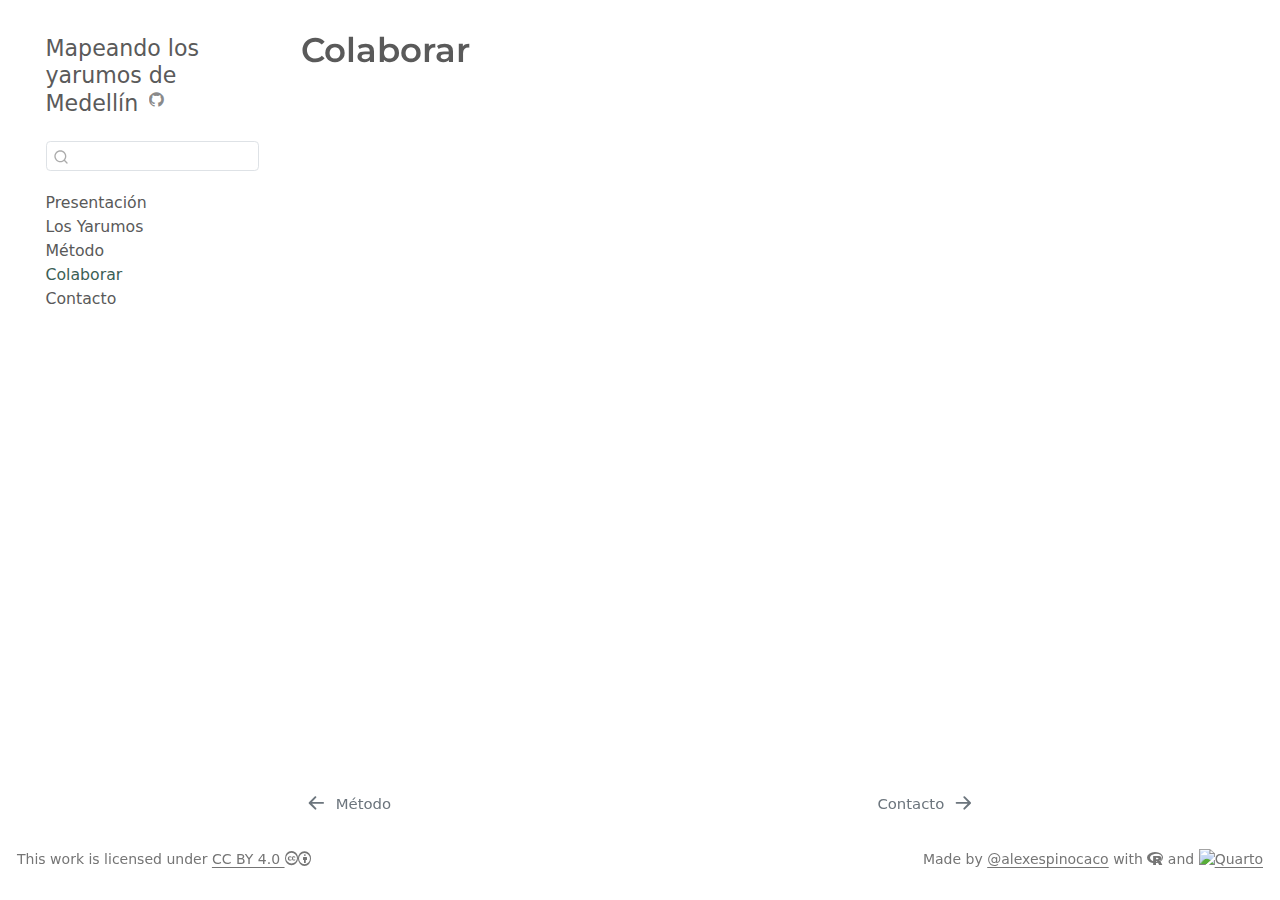
==== colaborar/index.html @ 424afd9b "Built site for gh-pages" ====
<!DOCTYPE html>
<html xmlns="http://www.w3.org/1999/xhtml" lang="es" xml:lang="es"><head>

<meta charset="utf-8">
<meta name="generator" content="quarto-1.5.52">

<meta name="viewport" content="width=device-width, initial-scale=1.0, user-scalable=yes">


<title>Colaborar – Mapeando los yarumos de Medellín</title>
<style>
code{white-space: pre-wrap;}
span.smallcaps{font-variant: small-caps;}
div.columns{display: flex; gap: min(4vw, 1.5em);}
div.column{flex: auto; overflow-x: auto;}
div.hanging-indent{margin-left: 1.5em; text-indent: -1.5em;}
ul.task-list{list-style: none;}
ul.task-list li input[type="checkbox"] {
  width: 0.8em;
  margin: 0 0.8em 0.2em -1em; /* quarto-specific, see https://github.com/quarto-dev/quarto-cli/issues/4556 */ 
  vertical-align: middle;
}
</style>


<script src="../site_libs/quarto-nav/quarto-nav.js"></script>
<script src="../site_libs/quarto-nav/headroom.min.js"></script>
<script src="../site_libs/clipboard/clipboard.min.js"></script>
<script src="../site_libs/quarto-search/autocomplete.umd.js"></script>
<script src="../site_libs/quarto-search/fuse.min.js"></script>
<script src="../site_libs/quarto-search/quarto-search.js"></script>
<meta name="quarto:offset" content="../">
<link href="../contacto/index.html" rel="next">
<link href="../metodo/index.html" rel="prev">
<script src="../site_libs/quarto-html/quarto.js"></script>
<script src="../site_libs/quarto-html/popper.min.js"></script>
<script src="../site_libs/quarto-html/tippy.umd.min.js"></script>
<script src="../site_libs/quarto-html/anchor.min.js"></script>
<link href="../site_libs/quarto-html/tippy.css" rel="stylesheet">
<link href="../site_libs/quarto-html/quarto-syntax-highlighting.css" rel="stylesheet" id="quarto-text-highlighting-styles">
<script src="../site_libs/bootstrap/bootstrap.min.js"></script>
<link href="../site_libs/bootstrap/bootstrap-icons.css" rel="stylesheet">
<link href="../site_libs/bootstrap/bootstrap.min.css" rel="stylesheet" id="quarto-bootstrap" data-mode="light">
<link href="../site_libs/quarto-contrib/fontawesome6-0.1.0/all.css" rel="stylesheet">
<link href="../site_libs/quarto-contrib/fontawesome6-0.1.0/latex-fontsize.css" rel="stylesheet">
<script id="quarto-search-options" type="application/json">{
  "location": "sidebar",
  "copy-button": false,
  "collapse-after": 3,
  "panel-placement": "start",
  "type": "textbox",
  "limit": 50,
  "keyboard-shortcut": [
    "f",
    "/",
    "s"
  ],
  "show-item-context": false,
  "language": {
    "search-no-results-text": "Sin resultados",
    "search-matching-documents-text": "documentos encontrados",
    "search-copy-link-title": "Copiar el enlace en la búsqueda",
    "search-hide-matches-text": "Ocultar resultados adicionales",
    "search-more-match-text": "resultado adicional en este documento",
    "search-more-matches-text": "resultados adicionales en este documento",
    "search-clear-button-title": "Borrar",
    "search-text-placeholder": "",
    "search-detached-cancel-button-title": "Cancelar",
    "search-submit-button-title": "Enviar",
    "search-label": "Buscar"
  }
}</script>
<script async="" src="https://www.googletagmanager.com/gtag/js?id=G-NQLZ30BD62"></script>

<script type="text/javascript">

window.dataLayer = window.dataLayer || [];
function gtag(){dataLayer.push(arguments);}
gtag('js', new Date());
gtag('config', 'G-NQLZ30BD62', { 'anonymize_ip': true});
</script>


<link rel="stylesheet" href="../styles.css">
<meta property="og:title" content="Colaborar – Mapeando los yarumos de Medellín">
<meta property="og:site_name" content="Mapeando los yarumos de Medellín">
<meta property="og:locale" content="es_ES">
<meta name="twitter:title" content="Colaborar – Mapeando los yarumos de Medellín">
<meta name="twitter:card" content="summary_large_image">
</head>

<body class="nav-sidebar floating">

<div id="quarto-search-results"></div>
  <header id="quarto-header" class="headroom fixed-top">
  <nav class="quarto-secondary-nav">
    <div class="container-fluid d-flex">
      <button type="button" class="quarto-btn-toggle btn" data-bs-toggle="collapse" role="button" data-bs-target=".quarto-sidebar-collapse-item" aria-controls="quarto-sidebar" aria-expanded="false" aria-label="Alternar barra lateral" onclick="if (window.quartoToggleHeadroom) { window.quartoToggleHeadroom(); }">
        <i class="bi bi-layout-text-sidebar-reverse"></i>
      </button>
        <nav class="quarto-page-breadcrumbs" aria-label="breadcrumb"><ol class="breadcrumb"><li class="breadcrumb-item"><a href="../colaborar/index.html">Colaborar</a></li></ol></nav>
        <a class="flex-grow-1" role="navigation" data-bs-toggle="collapse" data-bs-target=".quarto-sidebar-collapse-item" aria-controls="quarto-sidebar" aria-expanded="false" aria-label="Alternar barra lateral" onclick="if (window.quartoToggleHeadroom) { window.quartoToggleHeadroom(); }">      
        </a>
      <button type="button" class="btn quarto-search-button" aria-label="Buscar" onclick="window.quartoOpenSearch();">
        <i class="bi bi-search"></i>
      </button>
    </div>
  </nav>
</header>
<!-- content -->
<div id="quarto-content" class="quarto-container page-columns page-rows-contents page-layout-article">
<!-- sidebar -->
  <nav id="quarto-sidebar" class="sidebar collapse collapse-horizontal quarto-sidebar-collapse-item sidebar-navigation floating overflow-auto">
    <div class="pt-lg-2 mt-2 text-left sidebar-header">
    <div class="sidebar-title mb-0 py-0">
      <a href="../">Mapeando los yarumos de Medellín</a> 
        <div class="sidebar-tools-main">
    <a href="https://github.com/alexespinosaco/cecropia-medellin" title="" class="quarto-navigation-tool px-1" aria-label=""><i class="bi bi-github"></i></a>
</div>
    </div>
      </div>
        <div class="mt-2 flex-shrink-0 align-items-center">
        <div class="sidebar-search">
        <div id="quarto-search" class="" title="Buscar"></div>
        </div>
        </div>
    <div class="sidebar-menu-container"> 
    <ul class="list-unstyled mt-1">
        <li class="sidebar-item">
  <div class="sidebar-item-container"> 
  <a href="../index.html" class="sidebar-item-text sidebar-link">
 <span class="menu-text">Presentación</span></a>
  </div>
</li>
        <li class="sidebar-item">
  <div class="sidebar-item-container"> 
  <a href="../yarumos/index.html" class="sidebar-item-text sidebar-link">
 <span class="menu-text">Los Yarumos</span></a>
  </div>
</li>
        <li class="sidebar-item">
  <div class="sidebar-item-container"> 
  <a href="../metodo/index.html" class="sidebar-item-text sidebar-link">
 <span class="menu-text">Método</span></a>
  </div>
</li>
        <li class="sidebar-item">
  <div class="sidebar-item-container"> 
  <a href="../colaborar/index.html" class="sidebar-item-text sidebar-link active">
 <span class="menu-text">Colaborar</span></a>
  </div>
</li>
        <li class="sidebar-item">
  <div class="sidebar-item-container"> 
  <a href="../contacto/index.html" class="sidebar-item-text sidebar-link">
 <span class="menu-text">Contacto</span></a>
  </div>
</li>
    </ul>
    </div>
</nav>
<div id="quarto-sidebar-glass" class="quarto-sidebar-collapse-item" data-bs-toggle="collapse" data-bs-target=".quarto-sidebar-collapse-item"></div>
<!-- margin-sidebar -->
    <div id="quarto-margin-sidebar" class="sidebar margin-sidebar zindex-bottom">
        
    </div>
<!-- main -->
<main class="content" id="quarto-document-content">

<header id="title-block-header" class="quarto-title-block default">
<div class="quarto-title">
<h1 class="title">Colaborar</h1>
</div>



<div class="quarto-title-meta">

    
  
    
  </div>
  


</header>





<a onclick="window.scrollTo(0, 0); return false;" role="button" id="quarto-back-to-top"><i class="bi bi-arrow-up"></i> Volver arriba</a></main> <!-- /main -->
<script id="quarto-html-after-body" type="application/javascript">
window.document.addEventListener("DOMContentLoaded", function (event) {
  const toggleBodyColorMode = (bsSheetEl) => {
    const mode = bsSheetEl.getAttribute("data-mode");
    const bodyEl = window.document.querySelector("body");
    if (mode === "dark") {
      bodyEl.classList.add("quarto-dark");
      bodyEl.classList.remove("quarto-light");
    } else {
      bodyEl.classList.add("quarto-light");
      bodyEl.classList.remove("quarto-dark");
    }
  }
  const toggleBodyColorPrimary = () => {
    const bsSheetEl = window.document.querySelector("link#quarto-bootstrap");
    if (bsSheetEl) {
      toggleBodyColorMode(bsSheetEl);
    }
  }
  toggleBodyColorPrimary();  
  const icon = "";
  const anchorJS = new window.AnchorJS();
  anchorJS.options = {
    placement: 'right',
    icon: icon
  };
  anchorJS.add('.anchored');
  const isCodeAnnotation = (el) => {
    for (const clz of el.classList) {
      if (clz.startsWith('code-annotation-')) {                     
        return true;
      }
    }
    return false;
  }
  const onCopySuccess = function(e) {
    // button target
    const button = e.trigger;
    // don't keep focus
    button.blur();
    // flash "checked"
    button.classList.add('code-copy-button-checked');
    var currentTitle = button.getAttribute("title");
    button.setAttribute("title", "Copiado");
    let tooltip;
    if (window.bootstrap) {
      button.setAttribute("data-bs-toggle", "tooltip");
      button.setAttribute("data-bs-placement", "left");
      button.setAttribute("data-bs-title", "Copiado");
      tooltip = new bootstrap.Tooltip(button, 
        { trigger: "manual", 
          customClass: "code-copy-button-tooltip",
          offset: [0, -8]});
      tooltip.show();    
    }
    setTimeout(function() {
      if (tooltip) {
        tooltip.hide();
        button.removeAttribute("data-bs-title");
        button.removeAttribute("data-bs-toggle");
        button.removeAttribute("data-bs-placement");
      }
      button.setAttribute("title", currentTitle);
      button.classList.remove('code-copy-button-checked');
    }, 1000);
    // clear code selection
    e.clearSelection();
  }
  const getTextToCopy = function(trigger) {
      const codeEl = trigger.previousElementSibling.cloneNode(true);
      for (const childEl of codeEl.children) {
        if (isCodeAnnotation(childEl)) {
          childEl.remove();
        }
      }
      return codeEl.innerText;
  }
  const clipboard = new window.ClipboardJS('.code-copy-button:not([data-in-quarto-modal])', {
    text: getTextToCopy
  });
  clipboard.on('success', onCopySuccess);
  if (window.document.getElementById('quarto-embedded-source-code-modal')) {
    // For code content inside modals, clipBoardJS needs to be initialized with a container option
    // TODO: Check when it could be a function (https://github.com/zenorocha/clipboard.js/issues/860)
    const clipboardModal = new window.ClipboardJS('.code-copy-button[data-in-quarto-modal]', {
      text: getTextToCopy,
      container: window.document.getElementById('quarto-embedded-source-code-modal')
    });
    clipboardModal.on('success', onCopySuccess);
  }
    var localhostRegex = new RegExp(/^(?:http|https):\/\/localhost\:?[0-9]*\//);
    var mailtoRegex = new RegExp(/^mailto:/);
      var filterRegex = new RegExp("https:\/\/alexespinosaco\.github\.io\/cecropia-medellin\/");
    var isInternal = (href) => {
        return filterRegex.test(href) || localhostRegex.test(href) || mailtoRegex.test(href);
    }
    // Inspect non-navigation links and adorn them if external
 	var links = window.document.querySelectorAll('a[href]:not(.nav-link):not(.navbar-brand):not(.toc-action):not(.sidebar-link):not(.sidebar-item-toggle):not(.pagination-link):not(.no-external):not([aria-hidden]):not(.dropdown-item):not(.quarto-navigation-tool):not(.about-link)');
    for (var i=0; i<links.length; i++) {
      const link = links[i];
      if (!isInternal(link.href)) {
        // undo the damage that might have been done by quarto-nav.js in the case of
        // links that we want to consider external
        if (link.dataset.originalHref !== undefined) {
          link.href = link.dataset.originalHref;
        }
      }
    }
  function tippyHover(el, contentFn, onTriggerFn, onUntriggerFn) {
    const config = {
      allowHTML: true,
      maxWidth: 500,
      delay: 100,
      arrow: false,
      appendTo: function(el) {
          return el.parentElement;
      },
      interactive: true,
      interactiveBorder: 10,
      theme: 'quarto',
      placement: 'bottom-start',
    };
    if (contentFn) {
      config.content = contentFn;
    }
    if (onTriggerFn) {
      config.onTrigger = onTriggerFn;
    }
    if (onUntriggerFn) {
      config.onUntrigger = onUntriggerFn;
    }
    window.tippy(el, config); 
  }
  const noterefs = window.document.querySelectorAll('a[role="doc-noteref"]');
  for (var i=0; i<noterefs.length; i++) {
    const ref = noterefs[i];
    tippyHover(ref, function() {
      // use id or data attribute instead here
      let href = ref.getAttribute('data-footnote-href') || ref.getAttribute('href');
      try { href = new URL(href).hash; } catch {}
      const id = href.replace(/^#\/?/, "");
      const note = window.document.getElementById(id);
      if (note) {
        return note.innerHTML;
      } else {
        return "";
      }
    });
  }
  const xrefs = window.document.querySelectorAll('a.quarto-xref');
  const processXRef = (id, note) => {
    // Strip column container classes
    const stripColumnClz = (el) => {
      el.classList.remove("page-full", "page-columns");
      if (el.children) {
        for (const child of el.children) {
          stripColumnClz(child);
        }
      }
    }
    stripColumnClz(note)
    if (id === null || id.startsWith('sec-')) {
      // Special case sections, only their first couple elements
      const container = document.createElement("div");
      if (note.children && note.children.length > 2) {
        container.appendChild(note.children[0].cloneNode(true));
        for (let i = 1; i < note.children.length; i++) {
          const child = note.children[i];
          if (child.tagName === "P" && child.innerText === "") {
            continue;
          } else {
            container.appendChild(child.cloneNode(true));
            break;
          }
        }
        if (window.Quarto?.typesetMath) {
          window.Quarto.typesetMath(container);
        }
        return container.innerHTML
      } else {
        if (window.Quarto?.typesetMath) {
          window.Quarto.typesetMath(note);
        }
        return note.innerHTML;
      }
    } else {
      // Remove any anchor links if they are present
      const anchorLink = note.querySelector('a.anchorjs-link');
      if (anchorLink) {
        anchorLink.remove();
      }
      if (window.Quarto?.typesetMath) {
        window.Quarto.typesetMath(note);
      }
      // TODO in 1.5, we should make sure this works without a callout special case
      if (note.classList.contains("callout")) {
        return note.outerHTML;
      } else {
        return note.innerHTML;
      }
    }
  }
  for (var i=0; i<xrefs.length; i++) {
    const xref = xrefs[i];
    tippyHover(xref, undefined, function(instance) {
      instance.disable();
      let url = xref.getAttribute('href');
      let hash = undefined; 
      if (url.startsWith('#')) {
        hash = url;
      } else {
        try { hash = new URL(url).hash; } catch {}
      }
      if (hash) {
        const id = hash.replace(/^#\/?/, "");
        const note = window.document.getElementById(id);
        if (note !== null) {
          try {
            const html = processXRef(id, note.cloneNode(true));
            instance.setContent(html);
          } finally {
            instance.enable();
            instance.show();
          }
        } else {
          // See if we can fetch this
          fetch(url.split('#')[0])
          .then(res => res.text())
          .then(html => {
            const parser = new DOMParser();
            const htmlDoc = parser.parseFromString(html, "text/html");
            const note = htmlDoc.getElementById(id);
            if (note !== null) {
              const html = processXRef(id, note);
              instance.setContent(html);
            } 
          }).finally(() => {
            instance.enable();
            instance.show();
          });
        }
      } else {
        // See if we can fetch a full url (with no hash to target)
        // This is a special case and we should probably do some content thinning / targeting
        fetch(url)
        .then(res => res.text())
        .then(html => {
          const parser = new DOMParser();
          const htmlDoc = parser.parseFromString(html, "text/html");
          const note = htmlDoc.querySelector('main.content');
          if (note !== null) {
            // This should only happen for chapter cross references
            // (since there is no id in the URL)
            // remove the first header
            if (note.children.length > 0 && note.children[0].tagName === "HEADER") {
              note.children[0].remove();
            }
            const html = processXRef(null, note);
            instance.setContent(html);
          } 
        }).finally(() => {
          instance.enable();
          instance.show();
        });
      }
    }, function(instance) {
    });
  }
      let selectedAnnoteEl;
      const selectorForAnnotation = ( cell, annotation) => {
        let cellAttr = 'data-code-cell="' + cell + '"';
        let lineAttr = 'data-code-annotation="' +  annotation + '"';
        const selector = 'span[' + cellAttr + '][' + lineAttr + ']';
        return selector;
      }
      const selectCodeLines = (annoteEl) => {
        const doc = window.document;
        const targetCell = annoteEl.getAttribute("data-target-cell");
        const targetAnnotation = annoteEl.getAttribute("data-target-annotation");
        const annoteSpan = window.document.querySelector(selectorForAnnotation(targetCell, targetAnnotation));
        const lines = annoteSpan.getAttribute("data-code-lines").split(",");
        const lineIds = lines.map((line) => {
          return targetCell + "-" + line;
        })
        let top = null;
        let height = null;
        let parent = null;
        if (lineIds.length > 0) {
            //compute the position of the single el (top and bottom and make a div)
            const el = window.document.getElementById(lineIds[0]);
            top = el.offsetTop;
            height = el.offsetHeight;
            parent = el.parentElement.parentElement;
          if (lineIds.length > 1) {
            const lastEl = window.document.getElementById(lineIds[lineIds.length - 1]);
            const bottom = lastEl.offsetTop + lastEl.offsetHeight;
            height = bottom - top;
          }
          if (top !== null && height !== null && parent !== null) {
            // cook up a div (if necessary) and position it 
            let div = window.document.getElementById("code-annotation-line-highlight");
            if (div === null) {
              div = window.document.createElement("div");
              div.setAttribute("id", "code-annotation-line-highlight");
              div.style.position = 'absolute';
              parent.appendChild(div);
            }
            div.style.top = top - 2 + "px";
            div.style.height = height + 4 + "px";
            div.style.left = 0;
            let gutterDiv = window.document.getElementById("code-annotation-line-highlight-gutter");
            if (gutterDiv === null) {
              gutterDiv = window.document.createElement("div");
              gutterDiv.setAttribute("id", "code-annotation-line-highlight-gutter");
              gutterDiv.style.position = 'absolute';
              const codeCell = window.document.getElementById(targetCell);
              const gutter = codeCell.querySelector('.code-annotation-gutter');
              gutter.appendChild(gutterDiv);
            }
            gutterDiv.style.top = top - 2 + "px";
            gutterDiv.style.height = height + 4 + "px";
          }
          selectedAnnoteEl = annoteEl;
        }
      };
      const unselectCodeLines = () => {
        const elementsIds = ["code-annotation-line-highlight", "code-annotation-line-highlight-gutter"];
        elementsIds.forEach((elId) => {
          const div = window.document.getElementById(elId);
          if (div) {
            div.remove();
          }
        });
        selectedAnnoteEl = undefined;
      };
        // Handle positioning of the toggle
    window.addEventListener(
      "resize",
      throttle(() => {
        elRect = undefined;
        if (selectedAnnoteEl) {
          selectCodeLines(selectedAnnoteEl);
        }
      }, 10)
    );
    function throttle(fn, ms) {
    let throttle = false;
    let timer;
      return (...args) => {
        if(!throttle) { // first call gets through
            fn.apply(this, args);
            throttle = true;
        } else { // all the others get throttled
            if(timer) clearTimeout(timer); // cancel #2
            timer = setTimeout(() => {
              fn.apply(this, args);
              timer = throttle = false;
            }, ms);
        }
      };
    }
      // Attach click handler to the DT
      const annoteDls = window.document.querySelectorAll('dt[data-target-cell]');
      for (const annoteDlNode of annoteDls) {
        annoteDlNode.addEventListener('click', (event) => {
          const clickedEl = event.target;
          if (clickedEl !== selectedAnnoteEl) {
            unselectCodeLines();
            const activeEl = window.document.querySelector('dt[data-target-cell].code-annotation-active');
            if (activeEl) {
              activeEl.classList.remove('code-annotation-active');
            }
            selectCodeLines(clickedEl);
            clickedEl.classList.add('code-annotation-active');
          } else {
            // Unselect the line
            unselectCodeLines();
            clickedEl.classList.remove('code-annotation-active');
          }
        });
      }
  const findCites = (el) => {
    const parentEl = el.parentElement;
    if (parentEl) {
      const cites = parentEl.dataset.cites;
      if (cites) {
        return {
          el,
          cites: cites.split(' ')
        };
      } else {
        return findCites(el.parentElement)
      }
    } else {
      return undefined;
    }
  };
  var bibliorefs = window.document.querySelectorAll('a[role="doc-biblioref"]');
  for (var i=0; i<bibliorefs.length; i++) {
    const ref = bibliorefs[i];
    const citeInfo = findCites(ref);
    if (citeInfo) {
      tippyHover(citeInfo.el, function() {
        var popup = window.document.createElement('div');
        citeInfo.cites.forEach(function(cite) {
          var citeDiv = window.document.createElement('div');
          citeDiv.classList.add('hanging-indent');
          citeDiv.classList.add('csl-entry');
          var biblioDiv = window.document.getElementById('ref-' + cite);
          if (biblioDiv) {
            citeDiv.innerHTML = biblioDiv.innerHTML;
          }
          popup.appendChild(citeDiv);
        });
        return popup.innerHTML;
      });
    }
  }
});
</script>
<nav class="page-navigation">
  <div class="nav-page nav-page-previous">
      <a href="../metodo/index.html" class="pagination-link" aria-label="Método">
        <i class="bi bi-arrow-left-short"></i> <span class="nav-page-text">Método</span>
      </a>          
  </div>
  <div class="nav-page nav-page-next">
      <a href="../contacto/index.html" class="pagination-link" aria-label="Contacto">
        <span class="nav-page-text">Contacto</span> <i class="bi bi-arrow-right-short"></i>
      </a>
  </div>
</nav>
</div> <!-- /content -->
<footer class="footer">
  <div class="nav-footer">
    <div class="nav-footer-left">
<p>This work is licensed under <a href="https://creativecommons.org/licenses/by/4.0/">CC BY 4.0 <i class="fa-brands fa-creative-commons" aria-label="creative-commons"></i><i class="fa-brands fa-creative-commons-by" aria-label="creative-commons-by"></i></a></p>
</div>   
    <div class="nav-footer-center">
      &nbsp;
    </div>
    <div class="nav-footer-right">
<p>Made by <a href="https://alexespinosaco.github.io">@alexespinocaco</a> with <i class="fa-brands fa-r-project" aria-label="r-project"></i> and <a href="https://quarto.org/"><img src="https://quarto.org/quarto.png" class="img-fluid" alt="Quarto" width="65"></a></p>
</div>
  </div>
</footer>




</body></html>
---- site_libs/quarto-html/tippy.css ----
.tippy-box[data-animation=fade][data-state=hidden]{opacity:0}[data-tippy-root]{max-width:calc(100vw - 10px)}.tippy-box{position:relative;background-color:#333;color:#fff;border-radius:4px;font-size:14px;line-height:1.4;white-space:normal;outline:0;transition-property:transform,visibility,opacity}.tippy-box[data-placement^=top]>.tippy-arrow{bottom:0}.tippy-box[data-placement^=top]>.tippy-arrow:before{bottom:-7px;left:0;border-width:8px 8px 0;border-top-color:initial;transform-origin:center top}.tippy-box[data-placement^=bottom]>.tippy-arrow{top:0}.tippy-box[data-placement^=bottom]>.tippy-arrow:before{top:-7px;left:0;border-width:0 8px 8px;border-bottom-color:initial;transform-origin:center bottom}.tippy-box[data-placement^=left]>.tippy-arrow{right:0}.tippy-box[data-placement^=left]>.tippy-arrow:before{border-width:8px 0 8px 8px;border-left-color:initial;right:-7px;transform-origin:center left}.tippy-box[data-placement^=right]>.tippy-arrow{left:0}.tippy-box[data-placement^=right]>.tippy-arrow:before{left:-7px;border-width:8px 8px 8px 0;border-right-color:initial;transform-origin:center right}.tippy-box[data-inertia][data-state=visible]{transition-timing-function:cubic-bezier(.54,1.5,.38,1.11)}.tippy-arrow{width:16px;height:16px;color:#333}.tippy-arrow:before{content:"";position:absolute;border-color:transparent;border-style:solid}.tippy-content{position:relative;padding:5px 9px;z-index:1}
---- site_libs/quarto-html/quarto-syntax-highlighting.css ----
/* quarto syntax highlight colors */
:root {
  --quarto-hl-ot-color: #003B4F;
  --quarto-hl-at-color: #657422;
  --quarto-hl-ss-color: #20794D;
  --quarto-hl-an-color: #5E5E5E;
  --quarto-hl-fu-color: #4758AB;
  --quarto-hl-st-color: #20794D;
  --quarto-hl-cf-color: #003B4F;
  --quarto-hl-op-color: #5E5E5E;
  --quarto-hl-er-color: #AD0000;
  --quarto-hl-bn-color: #AD0000;
  --quarto-hl-al-color: #AD0000;
  --quarto-hl-va-color: #111111;
  --quarto-hl-bu-color: inherit;
  --quarto-hl-ex-color: inherit;
  --quarto-hl-pp-color: #AD0000;
  --quarto-hl-in-color: #5E5E5E;
  --quarto-hl-vs-color: #20794D;
  --quarto-hl-wa-color: #5E5E5E;
  --quarto-hl-do-color: #5E5E5E;
  --quarto-hl-im-color: #00769E;
  --quarto-hl-ch-color: #20794D;
  --quarto-hl-dt-color: #AD0000;
  --quarto-hl-fl-color: #AD0000;
  --quarto-hl-co-color: #5E5E5E;
  --quarto-hl-cv-color: #5E5E5E;
  --quarto-hl-cn-color: #8f5902;
  --quarto-hl-sc-color: #5E5E5E;
  --quarto-hl-dv-color: #AD0000;
  --quarto-hl-kw-color: #003B4F;
}

/* other quarto variables */
:root {
  --quarto-font-monospace: SFMono-Regular, Menlo, Monaco, Consolas, "Liberation Mono", "Courier New", monospace;
}

pre > code.sourceCode > span {
  color: #003B4F;
}

code span {
  color: #003B4F;
}

code.sourceCode > span {
  color: #003B4F;
}

div.sourceCode,
div.sourceCode pre.sourceCode {
  color: #003B4F;
}

code span.ot {
  color: #003B4F;
  font-style: inherit;
}

code span.at {
  color: #657422;
  font-style: inherit;
}

code span.ss {
  color: #20794D;
  font-style: inherit;
}

code span.an {
  color: #5E5E5E;
  font-style: inherit;
}

code span.fu {
  color: #4758AB;
  font-style: inherit;
}

code span.st {
  color: #20794D;
  font-style: inherit;
}

code span.cf {
  color: #003B4F;
  font-weight: bold;
  font-style: inherit;
}

code span.op {
  color: #5E5E5E;
  font-style: inherit;
}

code span.er {
  color: #AD0000;
  font-style: inherit;
}

code span.bn {
  color: #AD0000;
  font-style: inherit;
}

code span.al {
  color: #AD0000;
  font-style: inherit;
}

code span.va {
  color: #111111;
  font-style: inherit;
}

code span.bu {
  font-style: inherit;
}

code span.ex {
  font-style: inherit;
}

code span.pp {
  color: #AD0000;
  font-style: inherit;
}

code span.in {
  color: #5E5E5E;
  font-style: inherit;
}

code span.vs {
  color: #20794D;
  font-style: inherit;
}

code span.wa {
  color: #5E5E5E;
  font-style: italic;
}

code span.do {
  color: #5E5E5E;
  font-style: italic;
}

code span.im {
  color: #00769E;
  font-style: inherit;
}

code span.ch {
  color: #20794D;
  font-style: inherit;
}

code span.dt {
  color: #AD0000;
  font-style: inherit;
}

code span.fl {
  color: #AD0000;
  font-style: inherit;
}

code span.co {
  color: #5E5E5E;
  font-style: inherit;
}

code span.cv {
  color: #5E5E5E;
  font-style: italic;
}

code span.cn {
  color: #8f5902;
  font-style: inherit;
}

code span.sc {
  color: #5E5E5E;
  font-style: inherit;
}

code span.dv {
  color: #AD0000;
  font-style: inherit;
}

code span.kw {
  color: #003B4F;
  font-weight: bold;
  font-style: inherit;
}

.prevent-inlining {
  content: "</";
}

/*# sourceMappingURL=debc5d5d77c3f9108843748ff7464032.css.map */
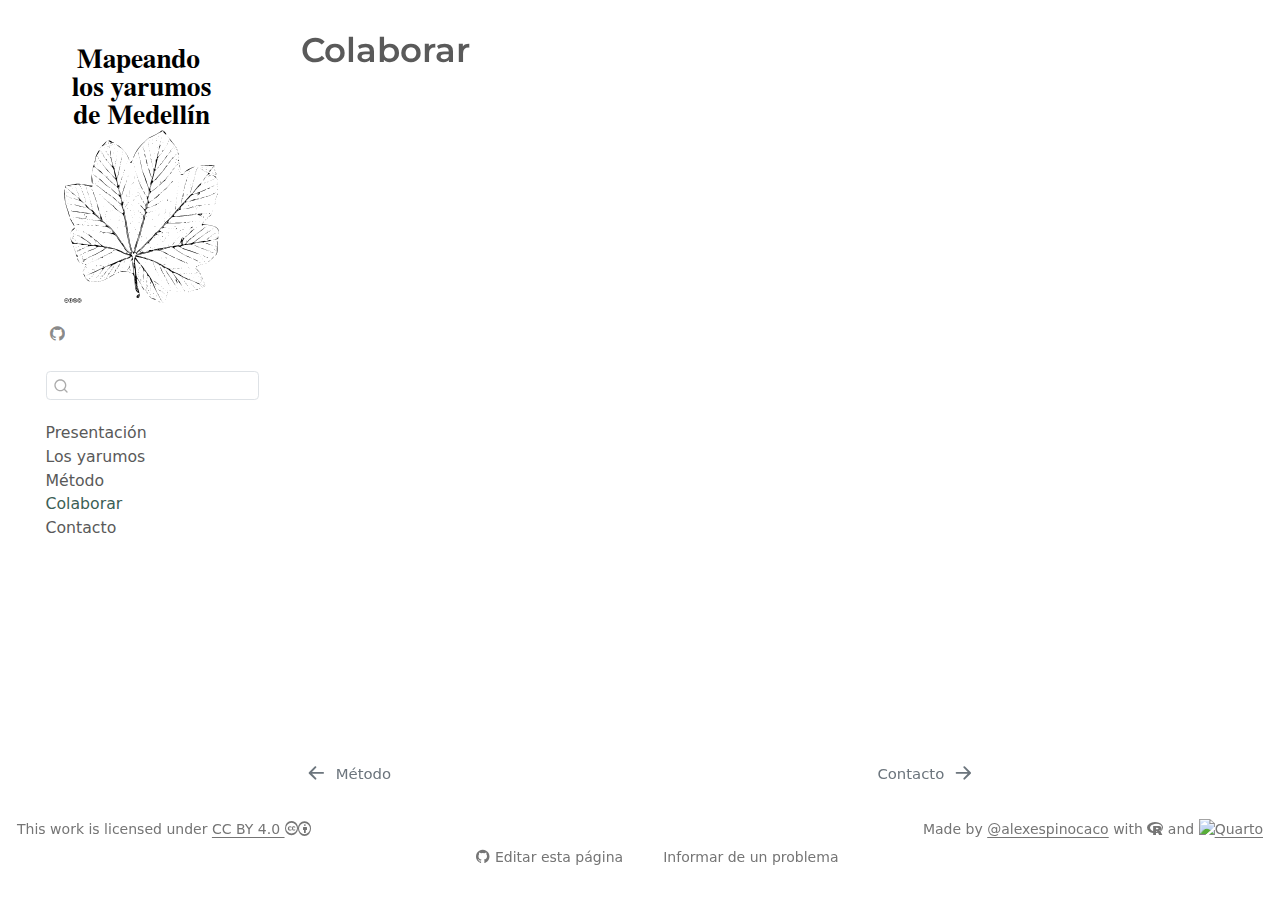
==== commit bd58ca11: "Built site for gh-pages" ====
--- a/colaborar/index.html
+++ b/colaborar/index.html
@@ -32,6 +32,7 @@
 <meta name="quarto:offset" content="../">
 <link href="../contacto/index.html" rel="next">
 <link href="../metodo/index.html" rel="prev">
+<link href="../imagenes/icono_cecropia-medellin.png" rel="icon" type="image/png">
 <script src="../site_libs/quarto-html/quarto.js"></script>
 <script src="../site_libs/quarto-html/popper.min.js"></script>
 <script src="../site_libs/quarto-html/tippy.umd.min.js"></script>
@@ -83,9 +84,11 @@
 
 <link rel="stylesheet" href="../styles.css">
 <meta property="og:title" content="Colaborar – Mapeando los yarumos de Medellín">
+<meta property="og:image" content="https://alexespinosaco.github.io/cecropia-medellin/colaborar/imagenes/imagen_cecropia-medellin.svg">
 <meta property="og:site_name" content="Mapeando los yarumos de Medellín">
 <meta property="og:locale" content="es_ES">
 <meta name="twitter:title" content="Colaborar – Mapeando los yarumos de Medellín">
+<meta name="twitter:image" content="https://alexespinosaco.github.io/cecropia-medellin/colaborar/imagenes/imagen_cecropia-medellin.svg">
 <meta name="twitter:card" content="summary_large_image">
 </head>
 
@@ -112,12 +115,12 @@
 <!-- sidebar -->
   <nav id="quarto-sidebar" class="sidebar collapse collapse-horizontal quarto-sidebar-collapse-item sidebar-navigation floating overflow-auto">
     <div class="pt-lg-2 mt-2 text-left sidebar-header">
-    <div class="sidebar-title mb-0 py-0">
-      <a href="../">Mapeando los yarumos de Medellín</a> 
-        <div class="sidebar-tools-main">
+      <a href="../index.html" class="sidebar-logo-link">
+      <img src="../imagenes/logo_cecropia-medellin.svg" alt="" class="sidebar-logo py-0 d-lg-inline d-none">
+      </a>
+      <div class="sidebar-tools-main">
     <a href="https://github.com/alexespinosaco/cecropia-medellin" title="" class="quarto-navigation-tool px-1" aria-label=""><i class="bi bi-github"></i></a>
 </div>
-    </div>
       </div>
         <div class="mt-2 flex-shrink-0 align-items-center">
         <div class="sidebar-search">
@@ -135,7 +138,7 @@
         <li class="sidebar-item">
   <div class="sidebar-item-container"> 
   <a href="../yarumos/index.html" class="sidebar-item-text sidebar-link">
- <span class="menu-text">Los Yarumos</span></a>
+ <span class="menu-text">Los yarumos</span></a>
   </div>
 </li>
         <li class="sidebar-item">
@@ -630,7 +633,7 @@
 </div>   
     <div class="nav-footer-center">
       &nbsp;
-    </div>
+    <div class="toc-actions"><ul><li><a href="https://github.com/alexespinosaco/cecropia-medellin/edit/main/colaborar/index.qmd" class="toc-action"><i class="bi bi-github"></i>Editar esta página</a></li><li><a href="https://github.com/alexespinosaco/cecropia-medellin/issues/new" class="toc-action"><i class="bi empty"></i>Informar de un problema</a></li></ul></div></div>
     <div class="nav-footer-right">
 <p>Made by <a href="https://alexespinosaco.github.io">@alexespinocaco</a> with <i class="fa-brands fa-r-project" aria-label="r-project"></i> and <a href="https://quarto.org/"><img src="https://quarto.org/quarto.png" class="img-fluid" alt="Quarto" width="65"></a></p>
 </div>
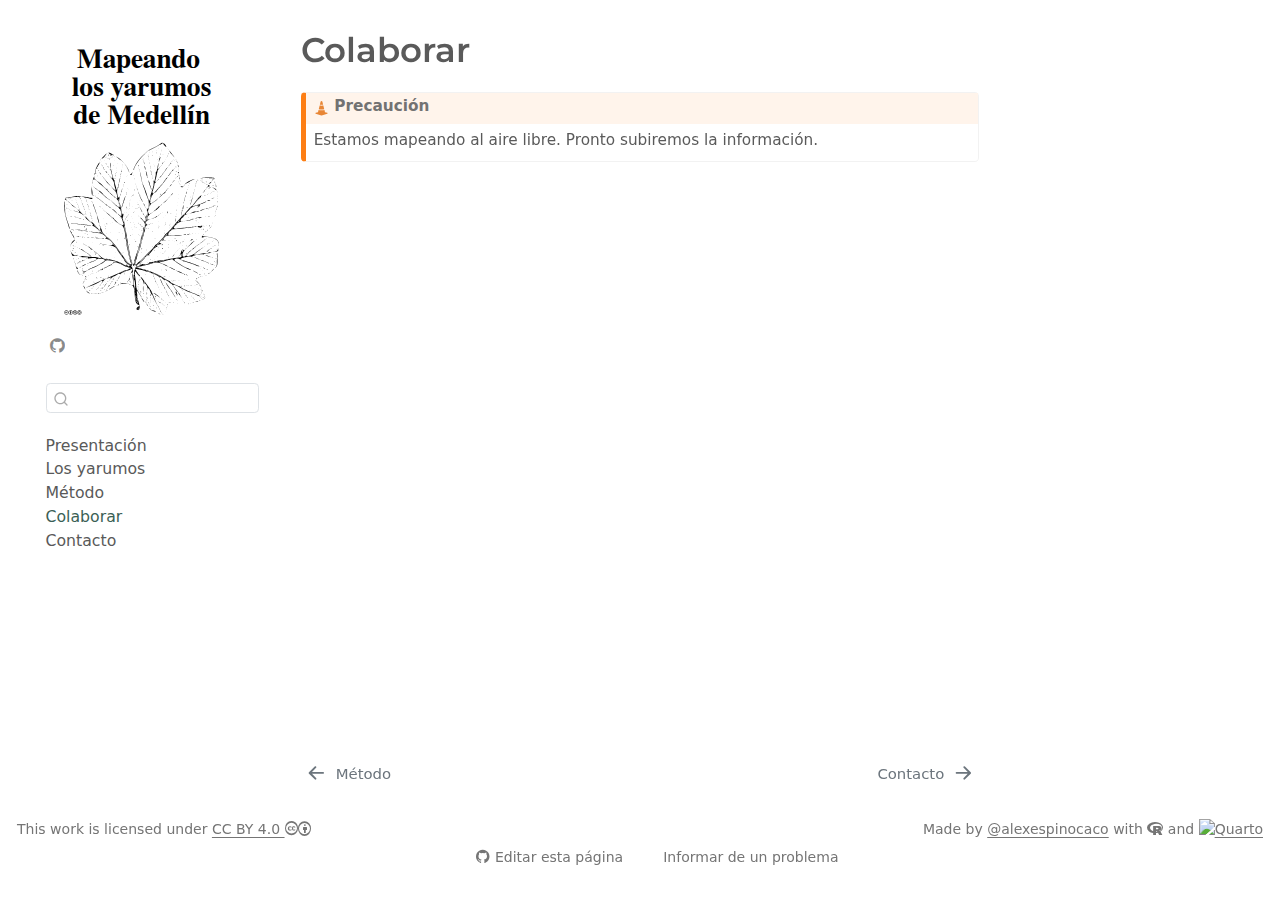
==== commit f6936919: "Built site for gh-pages" ====
--- a/colaborar/index.html
+++ b/colaborar/index.html
@@ -84,11 +84,11 @@
 
 <link rel="stylesheet" href="../styles.css">
 <meta property="og:title" content="Colaborar – Mapeando los yarumos de Medellín">
-<meta property="og:image" content="https://alexespinosaco.github.io/cecropia-medellin/colaborar/imagenes/imagen_cecropia-medellin.svg">
+<meta property="og:image" content="https://alexespinosaco.github.io/cecropia-medellin/colaborar/imagenes/imagen_cecropia-medellin.png">
 <meta property="og:site_name" content="Mapeando los yarumos de Medellín">
 <meta property="og:locale" content="es_ES">
 <meta name="twitter:title" content="Colaborar – Mapeando los yarumos de Medellín">
-<meta name="twitter:image" content="https://alexespinosaco.github.io/cecropia-medellin/colaborar/imagenes/imagen_cecropia-medellin.svg">
+<meta name="twitter:image" content="https://alexespinosaco.github.io/cecropia-medellin/colaborar/imagenes/imagen_cecropia-medellin.png">
 <meta name="twitter:card" content="summary_large_image">
 </head>
 
@@ -189,6 +189,19 @@
 </header>
 
 
+<div class="callout callout-style-default callout-caution callout-titled">
+<div class="callout-header d-flex align-content-center">
+<div class="callout-icon-container">
+<i class="callout-icon"></i>
+</div>
+<div class="callout-title-container flex-fill">
+Precaución
+</div>
+</div>
+<div class="callout-body-container callout-body">
+<p>Estamos mapeando al aire libre. Pronto subiremos la información.</p>
+</div>
+</div>
 
 
 
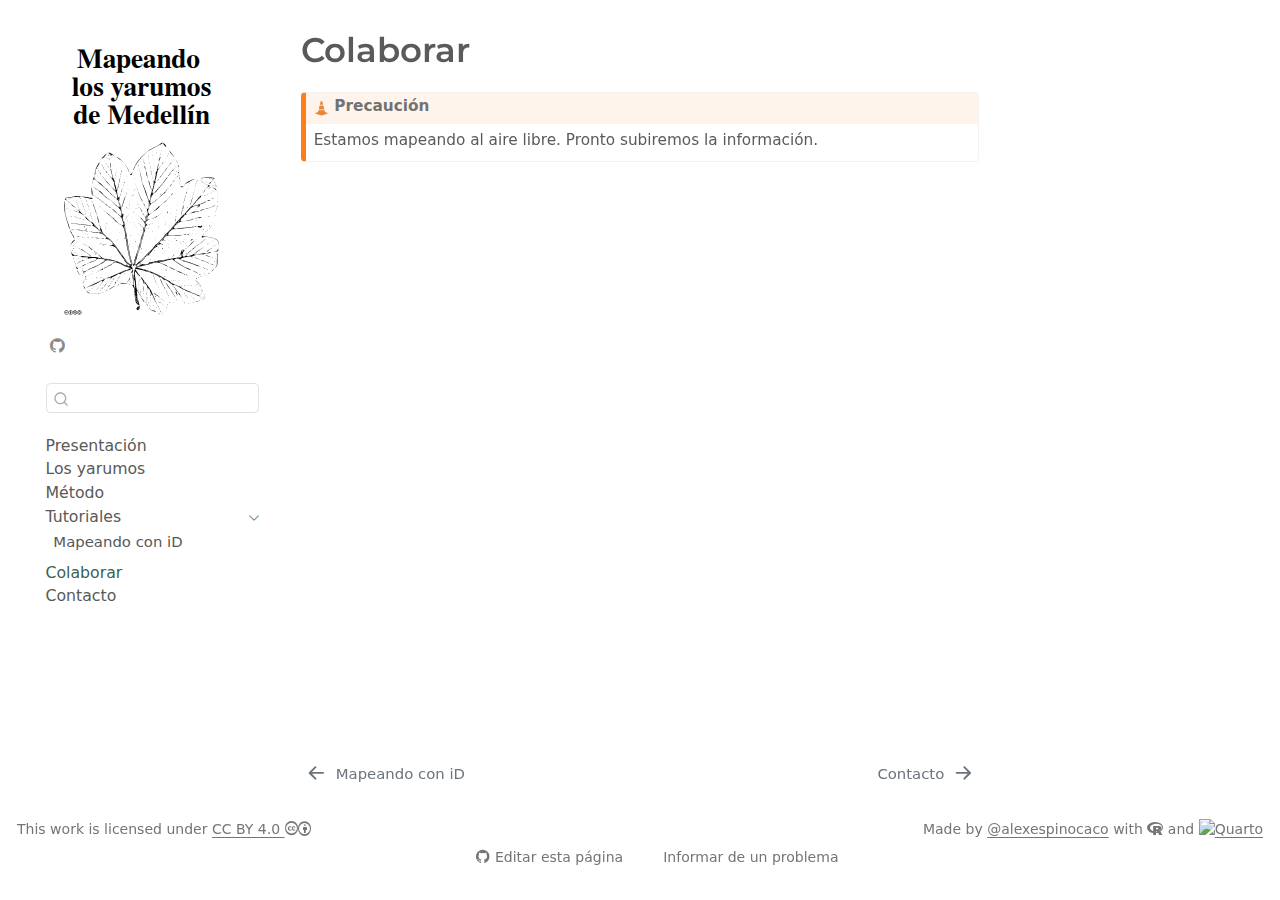
==== commit 10f8d65d: "Built site for gh-pages" ====
--- a/colaborar/index.html
+++ b/colaborar/index.html
@@ -31,7 +31,7 @@
 <script src="../site_libs/quarto-search/quarto-search.js"></script>
 <meta name="quarto:offset" content="../">
 <link href="../contacto/index.html" rel="next">
-<link href="../metodo/index.html" rel="prev">
+<link href="../tutoriales/id-arbol/index.html" rel="prev">
 <link href="../imagenes/icono_cecropia-medellin.png" rel="icon" type="image/png">
 <script src="../site_libs/quarto-html/quarto.js"></script>
 <script src="../site_libs/quarto-html/popper.min.js"></script>
@@ -147,6 +147,23 @@
  <span class="menu-text">Método</span></a>
   </div>
 </li>
+        <li class="sidebar-item sidebar-item-section">
+      <div class="sidebar-item-container"> 
+            <a class="sidebar-item-text sidebar-link text-start" data-bs-toggle="collapse" data-bs-target="#quarto-sidebar-section-1" role="navigation" aria-expanded="true">
+ <span class="menu-text">Tutoriales</span></a>
+          <a class="sidebar-item-toggle text-start" data-bs-toggle="collapse" data-bs-target="#quarto-sidebar-section-1" role="navigation" aria-expanded="true" aria-label="Alternar sección">
+            <i class="bi bi-chevron-right ms-2"></i>
+          </a> 
+      </div>
+      <ul id="quarto-sidebar-section-1" class="collapse list-unstyled sidebar-section depth1 show">  
+          <li class="sidebar-item">
+  <div class="sidebar-item-container"> 
+  <a href="../tutoriales/id-arbol/index.html" class="sidebar-item-text sidebar-link">
+ <span class="menu-text">Mapeando con iD</span></a>
+  </div>
+</li>
+      </ul>
+  </li>
         <li class="sidebar-item">
   <div class="sidebar-item-container"> 
   <a href="../colaborar/index.html" class="sidebar-item-text sidebar-link active">
@@ -628,8 +645,8 @@
 </script>
 <nav class="page-navigation">
   <div class="nav-page nav-page-previous">
-      <a href="../metodo/index.html" class="pagination-link" aria-label="Método">
-        <i class="bi bi-arrow-left-short"></i> <span class="nav-page-text">Método</span>
+      <a href="../tutoriales/id-arbol/index.html" class="pagination-link" aria-label="Mapeando con iD">
+        <i class="bi bi-arrow-left-short"></i> <span class="nav-page-text">Mapeando con iD</span>
       </a>          
   </div>
   <div class="nav-page nav-page-next">
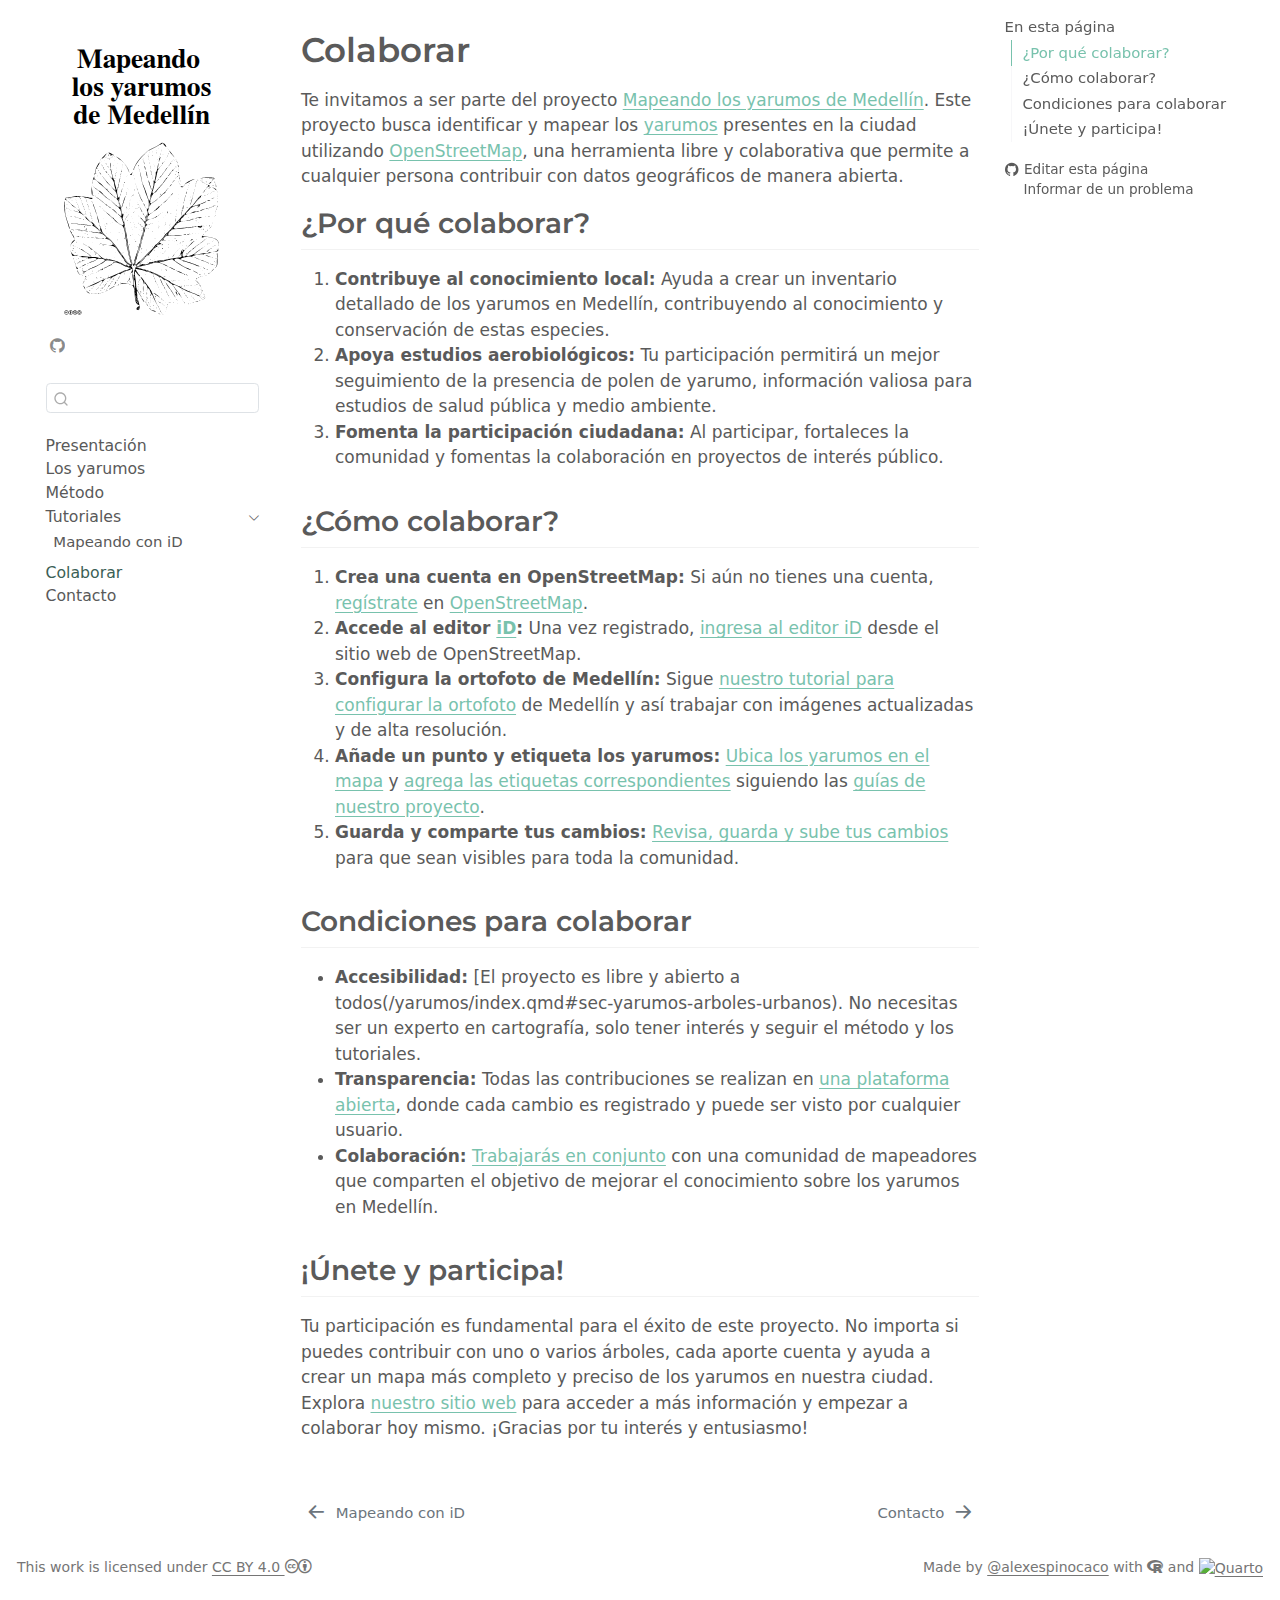
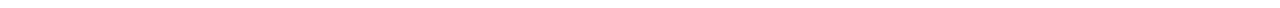
==== commit 525a1a53: "Built site for gh-pages" ====
--- a/colaborar/index.html
+++ b/colaborar/index.html
@@ -84,10 +84,12 @@
 
 <link rel="stylesheet" href="../styles.css">
 <meta property="og:title" content="Colaborar – Mapeando los yarumos de Medellín">
+<meta property="og:description" content="Website del proyecto #CecropiaMedellín2024">
 <meta property="og:image" content="https://alexespinosaco.github.io/cecropia-medellin/colaborar/imagenes/imagen_cecropia-medellin.png">
 <meta property="og:site_name" content="Mapeando los yarumos de Medellín">
 <meta property="og:locale" content="es_ES">
 <meta name="twitter:title" content="Colaborar – Mapeando los yarumos de Medellín">
+<meta name="twitter:description" content="Website del proyecto #CecropiaMedellín2024">
 <meta name="twitter:image" content="https://alexespinosaco.github.io/cecropia-medellin/colaborar/imagenes/imagen_cecropia-medellin.png">
 <meta name="twitter:card" content="summary_large_image">
 </head>
@@ -181,8 +183,17 @@
 </nav>
 <div id="quarto-sidebar-glass" class="quarto-sidebar-collapse-item" data-bs-toggle="collapse" data-bs-target=".quarto-sidebar-collapse-item"></div>
 <!-- margin-sidebar -->
-    <div id="quarto-margin-sidebar" class="sidebar margin-sidebar zindex-bottom">
-        
+    <div id="quarto-margin-sidebar" class="sidebar margin-sidebar">
+        <nav id="TOC" role="doc-toc" class="toc-active">
+    <h2 id="toc-title">En esta página</h2>
+   
+  <ul>
+  <li><a href="#por-qué-colaborar" id="toc-por-qué-colaborar" class="nav-link active" data-scroll-target="#por-qué-colaborar">¿Por qué colaborar?</a></li>
+  <li><a href="#cómo-colaborar" id="toc-cómo-colaborar" class="nav-link" data-scroll-target="#cómo-colaborar">¿Cómo colaborar?</a></li>
+  <li><a href="#condiciones-para-colaborar" id="toc-condiciones-para-colaborar" class="nav-link" data-scroll-target="#condiciones-para-colaborar">Condiciones para colaborar</a></li>
+  <li><a href="#únete-y-participa" id="toc-únete-y-participa" class="nav-link" data-scroll-target="#únete-y-participa">¡Únete y participa!</a></li>
+  </ul>
+<div class="toc-actions"><ul><li><a href="https://github.com/alexespinosaco/cecropia-medellin/edit/main/colaborar/index.qmd" class="toc-action"><i class="bi bi-github"></i>Editar esta página</a></li><li><a href="https://github.com/alexespinosaco/cecropia-medellin/issues/new" class="toc-action"><i class="bi empty"></i>Informar de un problema</a></li></ul></div></nav>
     </div>
 <!-- main -->
 <main class="content" id="quarto-document-content">
@@ -206,21 +217,39 @@
 </header>
 
 
-<div class="callout callout-style-default callout-caution callout-titled">
-<div class="callout-header d-flex align-content-center">
-<div class="callout-icon-container">
-<i class="callout-icon"></i>
-</div>
-<div class="callout-title-container flex-fill">
-Precaución
-</div>
-</div>
-<div class="callout-body-container callout-body">
-<p>Estamos mapeando al aire libre. Pronto subiremos la información.</p>
-</div>
-</div>
-
-
+<p>Te invitamos a ser parte del proyecto <a href="../index.html">Mapeando los yarumos de Medellín</a>. Este proyecto busca identificar y mapear los <a href="../yarumos/index.html#sec-yarumos-son">yarumos</a> presentes en la ciudad utilizando <a href="../metodo/index.html#sec-metodo-osm">OpenStreetMap</a>, una herramienta libre y colaborativa que permite a cualquier persona contribuir con datos geográficos de manera abierta.</p>
+<section id="por-qué-colaborar" class="level2">
+<h2 class="anchored" data-anchor-id="por-qué-colaborar">¿Por qué colaborar?</h2>
+<ol type="1">
+<li><strong>Contribuye al conocimiento local:</strong> Ayuda a crear un inventario detallado de los yarumos en Medellín, contribuyendo al conocimiento y conservación de estas especies.</li>
+<li><strong>Apoya estudios aerobiológicos:</strong> Tu participación permitirá un mejor seguimiento de la presencia de polen de yarumo, información valiosa para estudios de salud pública y medio ambiente.</li>
+<li><strong>Fomenta la participación ciudadana:</strong> Al participar, fortaleces la comunidad y fomentas la colaboración en proyectos de interés público.</li>
+</ol>
+</section>
+<section id="cómo-colaborar" class="level2">
+<h2 class="anchored" data-anchor-id="cómo-colaborar">¿Cómo colaborar?</h2>
+<ol type="1">
+<li><strong>Crea una cuenta en OpenStreetMap:</strong> Si aún no tienes una cuenta, <a href="../metodo/index.html#sec-metodo-antes-mapear">regístrate</a> en <a href="https://www.openstreetmap.org/">OpenStreetMap</a>.</li>
+<li><strong>Accede al editor <a href="../metodo/index.html#sec-metodo-editores">iD</a>:</strong> Una vez registrado, <a href="../tutoriales/id-arbol/index.html#sec-mapeandoid-id">ingresa al editor iD</a> desde el sitio web de OpenStreetMap.</li>
+<li><strong>Configura la ortofoto de Medellín:</strong> Sigue <a href="../tutoriales/id-arbol/index.html#sec-mapeandoid-ortofoto">nuestro tutorial para configurar la ortofoto</a> de Medellín y así trabajar con imágenes actualizadas y de alta resolución.</li>
+<li><strong>Añade un punto y etiqueta los yarumos:</strong> <a href="../tutoriales/id-arbol/index.html#sec-mapeandoid-punto">Ubica los yarumos en el mapa</a> y <a href="../tutoriales/id-arbol/index.html#sec-mapeandoid-arbol">agrega las etiquetas correspondientes</a> siguiendo las <a href="../metodo/index.html#sec-metodo-etiquetas">guías de nuestro proyecto</a>.</li>
+<li><strong>Guarda y comparte tus cambios:</strong> <a href="../tutoriales/id-arbol/index.html#sec-mapeandoid-guardar">Revisa, guarda y sube tus cambios</a> para que sean visibles para toda la comunidad.</li>
+</ol>
+</section>
+<section id="condiciones-para-colaborar" class="level2">
+<h2 class="anchored" data-anchor-id="condiciones-para-colaborar">Condiciones para colaborar</h2>
+<ul>
+<li><strong>Accesibilidad:</strong> [El proyecto es libre y abierto a todos(/yarumos/index.qmd#sec-yarumos-arboles-urbanos). No necesitas ser un experto en cartografía, solo tener interés y seguir el método y los tutoriales.</li>
+<li><strong>Transparencia:</strong> Todas las contribuciones se realizan en <a href="../metodo/index.html#sec-metodo-osm">una plataforma abierta</a>, donde cada cambio es registrado y puede ser visto por cualquier usuario.</li>
+<li><strong>Colaboración:</strong> <a href="../contacto/index.html">Trabajarás en conjunto</a> con una comunidad de mapeadores que comparten el objetivo de mejorar el conocimiento sobre los yarumos en Medellín.</li>
+</ul>
+</section>
+<section id="únete-y-participa" class="level2">
+<h2 class="anchored" data-anchor-id="únete-y-participa">¡Únete y participa!</h2>
+<p>Tu participación es fundamental para el éxito de este proyecto. No importa si puedes contribuir con uno o varios árboles, cada aporte cuenta y ayuda a crear un mapa más completo y preciso de los yarumos en nuestra ciudad. Explora <a href="../index.html">nuestro sitio web</a> para acceder a más información y empezar a colaborar hoy mismo. ¡Gracias por tu interés y entusiasmo!</p>
+
+
+</section>
 
 <a onclick="window.scrollTo(0, 0); return false;" role="button" id="quarto-back-to-top"><i class="bi bi-arrow-up"></i> Volver arriba</a></main> <!-- /main -->
 <script id="quarto-html-after-body" type="application/javascript">
@@ -663,7 +692,7 @@
 </div>   
     <div class="nav-footer-center">
       &nbsp;
-    <div class="toc-actions"><ul><li><a href="https://github.com/alexespinosaco/cecropia-medellin/edit/main/colaborar/index.qmd" class="toc-action"><i class="bi bi-github"></i>Editar esta página</a></li><li><a href="https://github.com/alexespinosaco/cecropia-medellin/issues/new" class="toc-action"><i class="bi empty"></i>Informar de un problema</a></li></ul></div></div>
+    <div class="toc-actions d-sm-block d-md-none"><ul><li><a href="https://github.com/alexespinosaco/cecropia-medellin/edit/main/colaborar/index.qmd" class="toc-action"><i class="bi bi-github"></i>Editar esta página</a></li><li><a href="https://github.com/alexespinosaco/cecropia-medellin/issues/new" class="toc-action"><i class="bi empty"></i>Informar de un problema</a></li></ul></div></div>
     <div class="nav-footer-right">
 <p>Made by <a href="https://alexespinosaco.github.io">@alexespinocaco</a> with <i class="fa-brands fa-r-project" aria-label="r-project"></i> and <a href="https://quarto.org/"><img src="https://quarto.org/quarto.png" class="img-fluid" alt="Quarto" width="65"></a></p>
 </div>
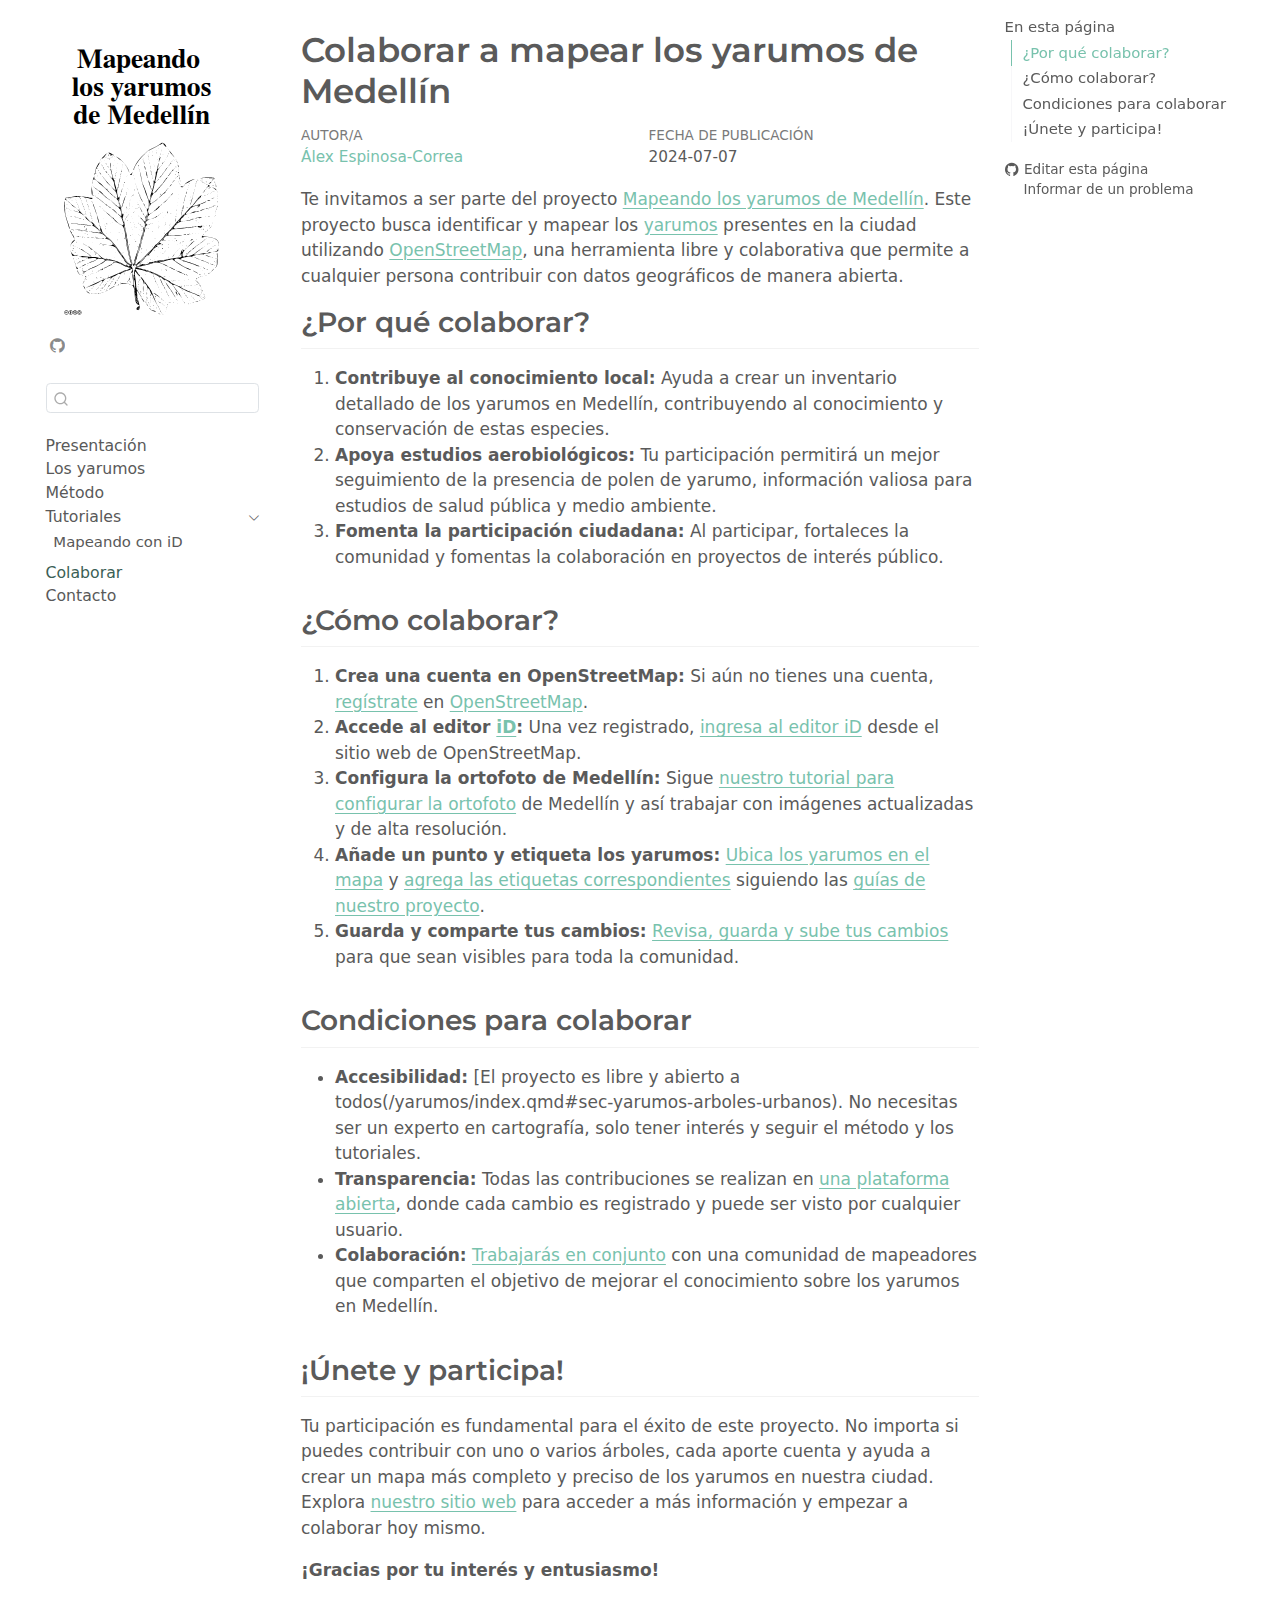
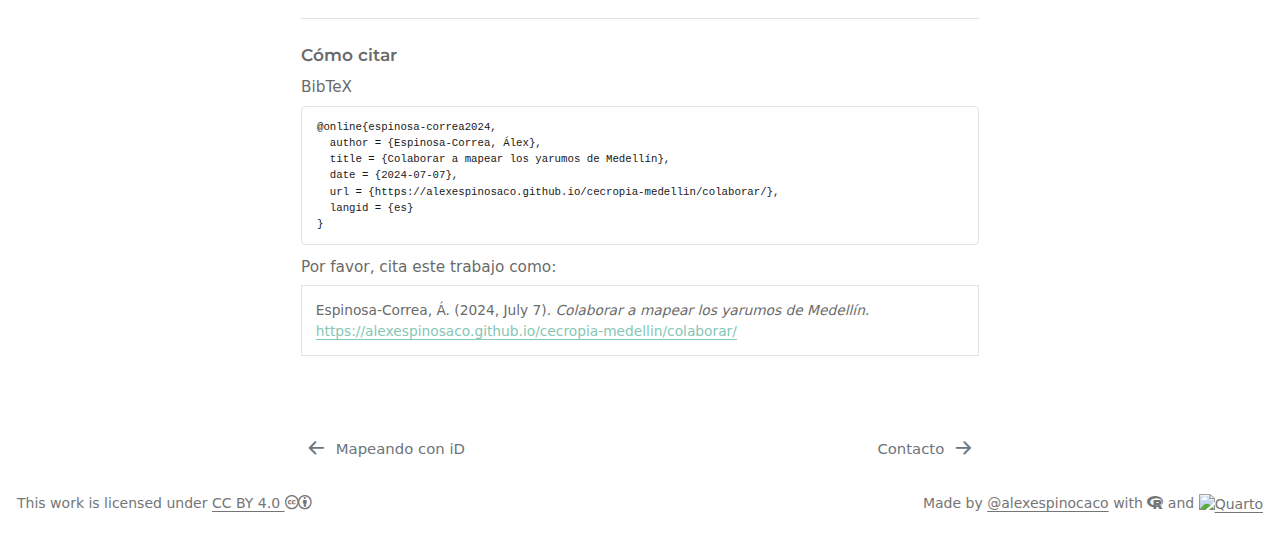
==== commit 7b63f64b: "Built site for gh-pages" ====
--- a/colaborar/index.html
+++ b/colaborar/index.html
@@ -6,8 +6,10 @@
 
 <meta name="viewport" content="width=device-width, initial-scale=1.0, user-scalable=yes">
 
-
-<title>Colaborar – Mapeando los yarumos de Medellín</title>
+<meta name="author" content="Álex Espinosa-Correa">
+<meta name="dcterms.date" content="2024-07-07">
+
+<title>Colaborar a mapear los yarumos de Medellín – Mapeando los yarumos de Medellín</title>
 <style>
 code{white-space: pre-wrap;}
 span.smallcaps{font-variant: small-caps;}
@@ -83,12 +85,12 @@
 
 
 <link rel="stylesheet" href="../styles.css">
-<meta property="og:title" content="Colaborar – Mapeando los yarumos de Medellín">
+<meta property="og:title" content="Colaborar a mapear los yarumos de Medellín – Mapeando los yarumos de Medellín">
 <meta property="og:description" content="Website del proyecto #CecropiaMedellín2024">
 <meta property="og:image" content="https://alexespinosaco.github.io/cecropia-medellin/colaborar/imagenes/imagen_cecropia-medellin.png">
 <meta property="og:site_name" content="Mapeando los yarumos de Medellín">
 <meta property="og:locale" content="es_ES">
-<meta name="twitter:title" content="Colaborar – Mapeando los yarumos de Medellín">
+<meta name="twitter:title" content="Colaborar a mapear los yarumos de Medellín – Mapeando los yarumos de Medellín">
 <meta name="twitter:description" content="Website del proyecto #CecropiaMedellín2024">
 <meta name="twitter:image" content="https://alexespinosaco.github.io/cecropia-medellin/colaborar/imagenes/imagen_cecropia-medellin.png">
 <meta name="twitter:card" content="summary_large_image">
@@ -200,14 +202,26 @@
 
 <header id="title-block-header" class="quarto-title-block default">
 <div class="quarto-title">
-<h1 class="title">Colaborar</h1>
+<h1 class="title">Colaborar a mapear los yarumos de Medellín</h1>
 </div>
 
 
 
 <div class="quarto-title-meta">
 
+    <div>
+    <div class="quarto-title-meta-heading">Autor/a</div>
+    <div class="quarto-title-meta-contents">
+             <p><a href="https://alexespinosaco.github.io">Álex Espinosa-Correa</a> </p>
+          </div>
+  </div>
     
+    <div>
+    <div class="quarto-title-meta-heading">Fecha de publicación</div>
+    <div class="quarto-title-meta-contents">
+      <p class="date">2024-07-07</p>
+    </div>
+  </div>
   
     
   </div>
@@ -246,12 +260,23 @@
 </section>
 <section id="únete-y-participa" class="level2">
 <h2 class="anchored" data-anchor-id="únete-y-participa">¡Únete y participa!</h2>
-<p>Tu participación es fundamental para el éxito de este proyecto. No importa si puedes contribuir con uno o varios árboles, cada aporte cuenta y ayuda a crear un mapa más completo y preciso de los yarumos en nuestra ciudad. Explora <a href="../index.html">nuestro sitio web</a> para acceder a más información y empezar a colaborar hoy mismo. ¡Gracias por tu interés y entusiasmo!</p>
+<p>Tu participación es fundamental para el éxito de este proyecto. No importa si puedes contribuir con uno o varios árboles, cada aporte cuenta y ayuda a crear un mapa más completo y preciso de los yarumos en nuestra ciudad. Explora <a href="../index.html">nuestro sitio web</a> para acceder a más información y empezar a colaborar hoy mismo.</p>
+<p><strong>¡Gracias por tu interés y entusiasmo!</strong></p>
 
 
 </section>
 
-<a onclick="window.scrollTo(0, 0); return false;" role="button" id="quarto-back-to-top"><i class="bi bi-arrow-up"></i> Volver arriba</a></main> <!-- /main -->
+<a onclick="window.scrollTo(0, 0); return false;" role="button" id="quarto-back-to-top"><i class="bi bi-arrow-up"></i> Volver arriba</a><div id="quarto-appendix" class="default"><section class="quarto-appendix-contents" id="quarto-citation"><h2 class="anchored quarto-appendix-heading">Cómo citar</h2><div><div class="quarto-appendix-secondary-label">BibTeX</div><pre class="sourceCode code-with-copy quarto-appendix-bibtex"><code class="sourceCode bibtex">@online{espinosa-correa2024,
+  author = {Espinosa-Correa, Álex},
+  title = {Colaborar a mapear los yarumos de Medellín},
+  date = {2024-07-07},
+  url = {https://alexespinosaco.github.io/cecropia-medellin/colaborar/},
+  langid = {es}
+}
+</code><button title="Copiar al portapapeles" class="code-copy-button"><i class="bi"></i></button></pre><div class="quarto-appendix-secondary-label">Por favor, cita este trabajo como:</div><div id="ref-espinosa-correa2024" class="csl-entry quarto-appendix-citeas" role="listitem">
+Espinosa-Correa, Á. (2024, July 7). <em>Colaborar a mapear los yarumos
+de Medellín</em>. <a href="https://alexespinosaco.github.io/cecropia-medellin/colaborar/">https://alexespinosaco.github.io/cecropia-medellin/colaborar/</a>
+</div></div></section></div></main> <!-- /main -->
 <script id="quarto-html-after-body" type="application/javascript">
 window.document.addEventListener("DOMContentLoaded", function (event) {
   const toggleBodyColorMode = (bsSheetEl) => {
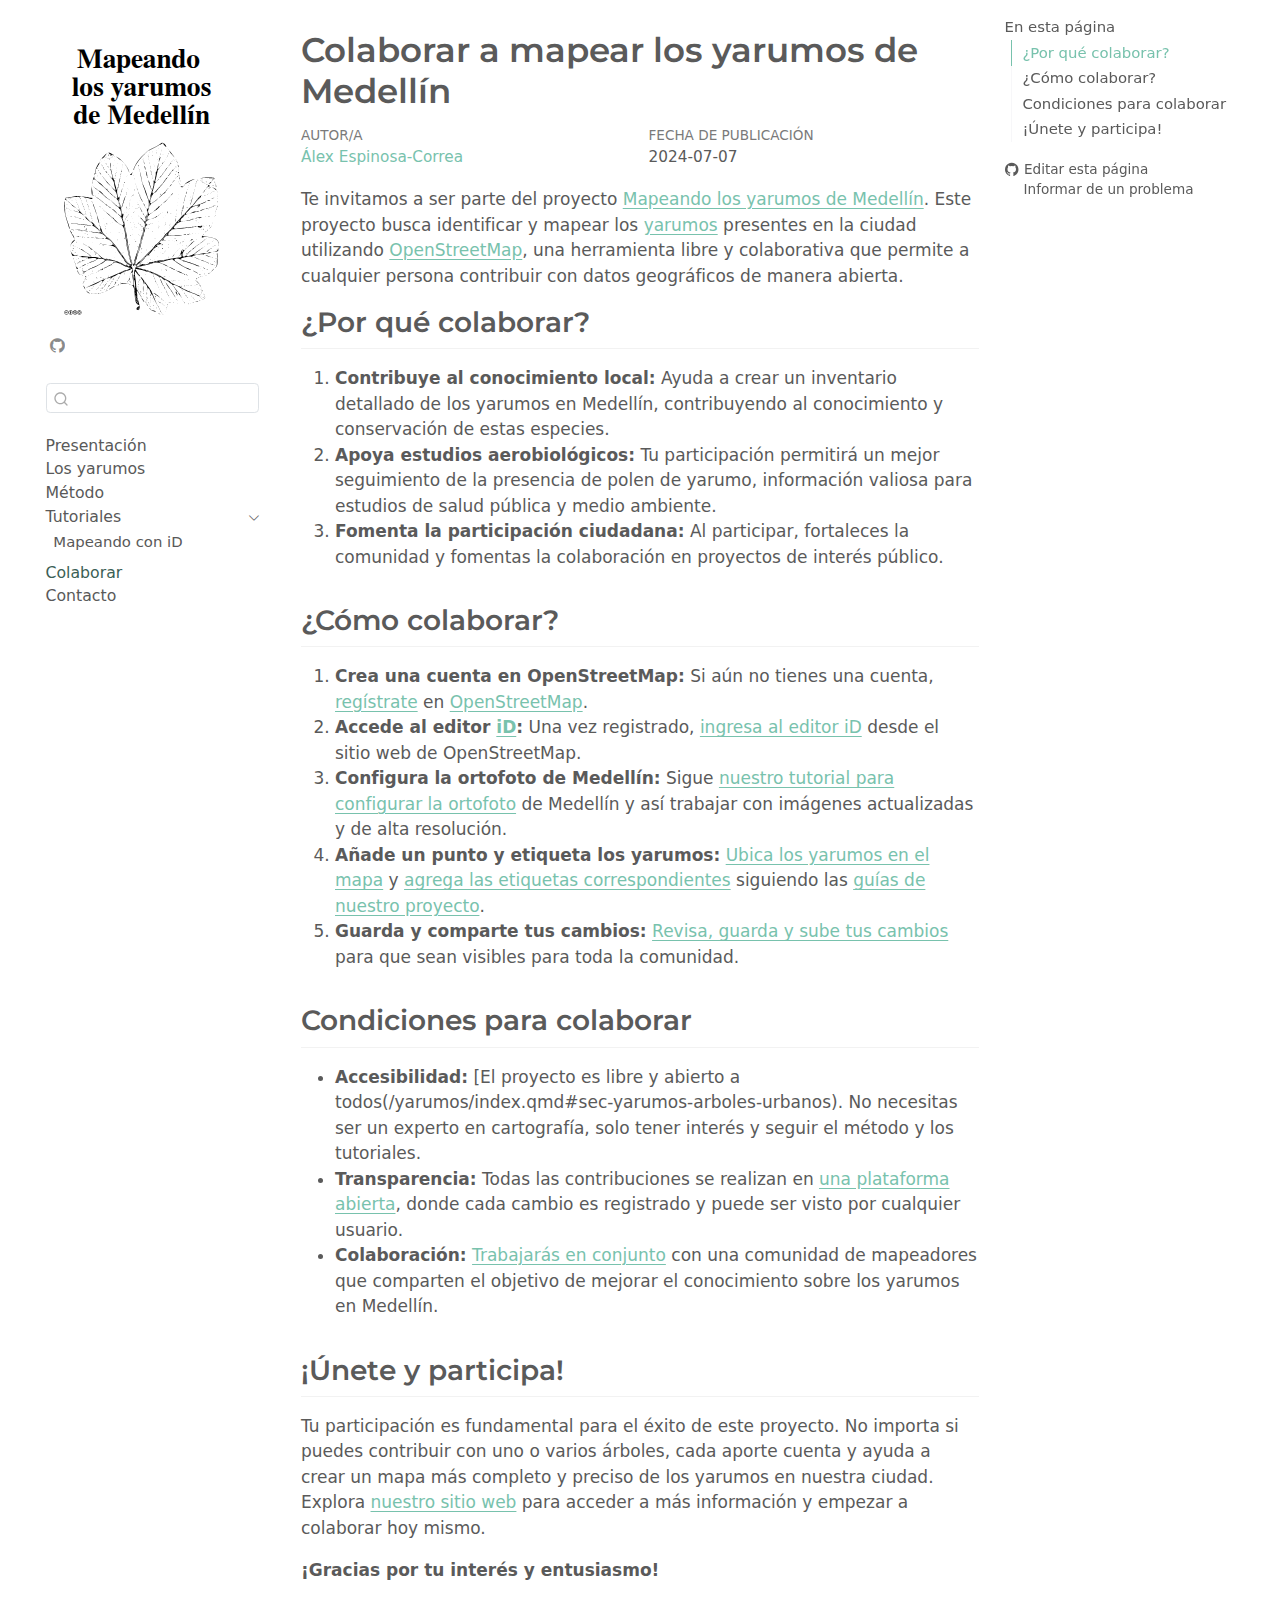
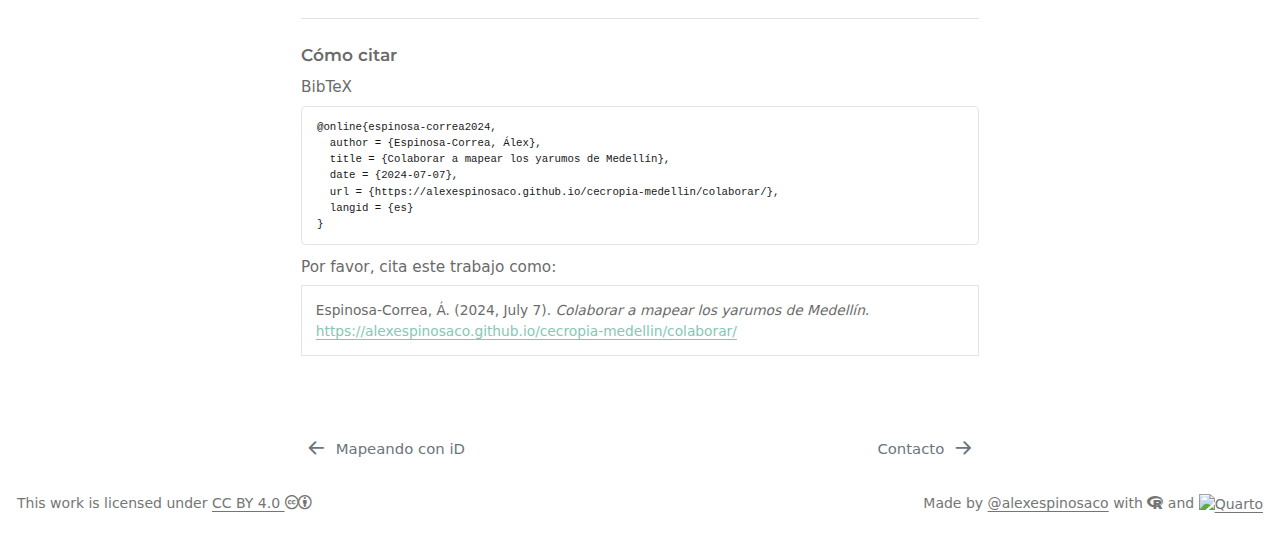
==== commit b057ef96: "Built site for gh-pages" ====
--- a/colaborar/index.html
+++ b/colaborar/index.html
@@ -2,7 +2,7 @@
 <html xmlns="http://www.w3.org/1999/xhtml" lang="es" xml:lang="es"><head>
 
 <meta charset="utf-8">
-<meta name="generator" content="quarto-1.5.52">
+<meta name="generator" content="quarto-1.5.56">
 
 <meta name="viewport" content="width=device-width, initial-scale=1.0, user-scalable=yes">
 
@@ -719,7 +719,7 @@
       &nbsp;
     <div class="toc-actions d-sm-block d-md-none"><ul><li><a href="https://github.com/alexespinosaco/cecropia-medellin/edit/main/colaborar/index.qmd" class="toc-action"><i class="bi bi-github"></i>Editar esta página</a></li><li><a href="https://github.com/alexespinosaco/cecropia-medellin/issues/new" class="toc-action"><i class="bi empty"></i>Informar de un problema</a></li></ul></div></div>
     <div class="nav-footer-right">
-<p>Made by <a href="https://alexespinosaco.github.io">@alexespinocaco</a> with <i class="fa-brands fa-r-project" aria-label="r-project"></i> and <a href="https://quarto.org/"><img src="https://quarto.org/quarto.png" class="img-fluid" alt="Quarto" width="65"></a></p>
+<p>Made by <a href="https://alexespinosaco.github.io">@alexespinosaco</a> with <i class="fa-brands fa-r-project" aria-label="r-project"></i> and <a href="https://quarto.org/"><img src="https://quarto.org/quarto.png" class="img-fluid" alt="Quarto" width="65"></a></p>
 </div>
   </div>
 </footer>
